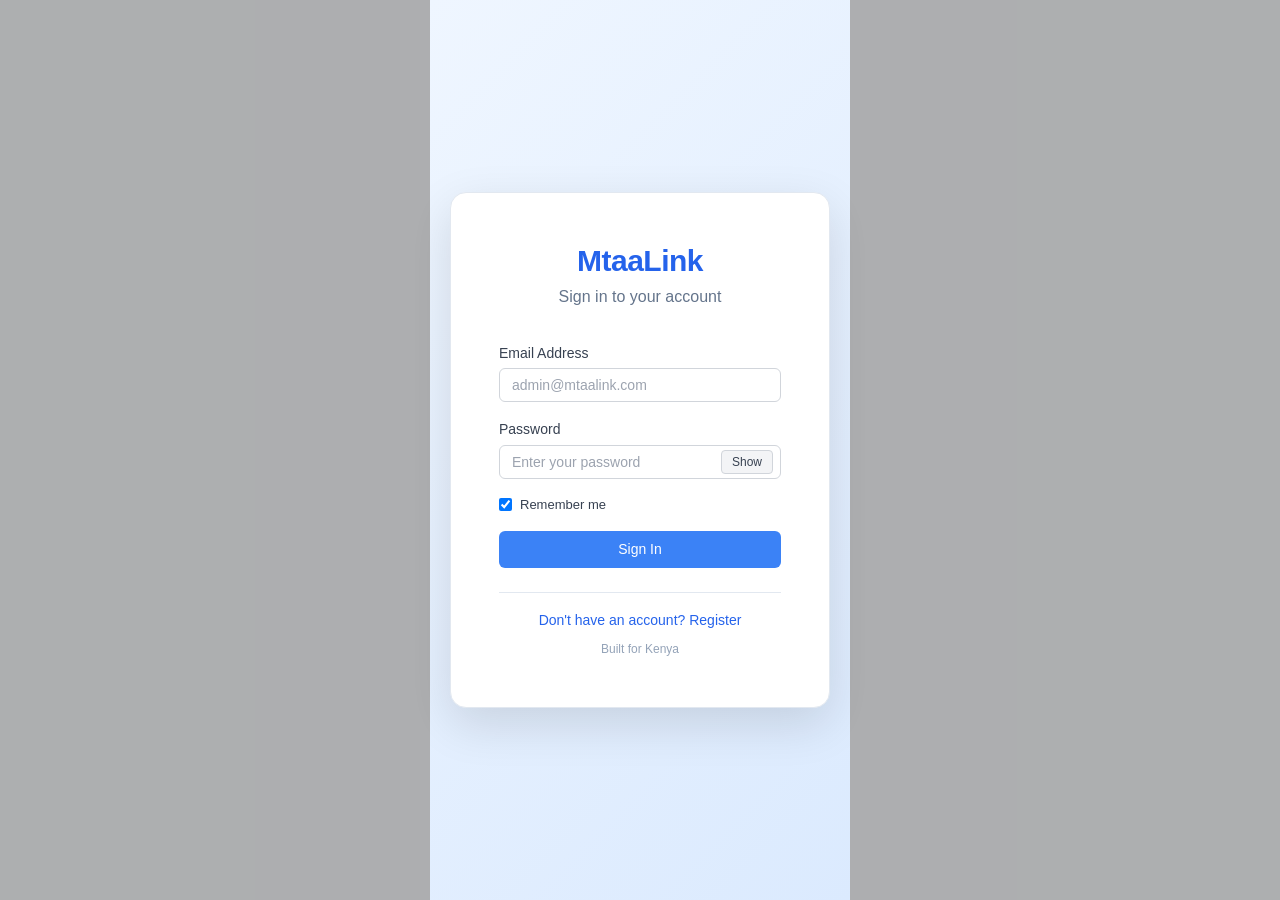
==== frontend/index.html @ 0cbf7c57 "Complete email verification system - Add SendGrid email service for verification emails - Add verifi" ====
<!DOCTYPE html>
<html lang="en">
<head>
  <meta charset="UTF-8">
  <meta name="viewport" content="width=device-width, initial-scale=1.0, maximum-scale=1.0, user-scalable=no">
  <title>MtaaLink</title>
  <link rel="manifest" href="/manifest.json">
  <meta name="theme-color" content="#1A73E8">
  <meta name="apple-mobile-web-app-capable" content="yes">
  <meta name="apple-mobile-web-app-status-bar-style" content="black-translucent">
  <meta name="apple-mobile-web-app-title" content="MtaaLink">
  <link rel="apple-touch-icon" href="/icons/icon-192x192.png">
  <link rel="icon" type="image/png" sizes="192x192" href="/icons/icon-192x192.png">
  <link rel="icon" type="image/png" sizes="512x512" href="/icons/icon-512x512.png">
  <link rel="stylesheet" href="css/base.css">
  <link rel="stylesheet" href="css/layout.css">
  <link rel="stylesheet" href="css/components.css">
  <link rel="stylesheet" href="css/pages.css">
  <link rel="stylesheet" href="css/skeleton.css">
</head>
<body>
  <div id="app"></div>
  <div class="toast-container" id="toastContainer"></div>
  <script type="module">
    import { renderLogin } from './js/pages/login.js';
    import { renderRegister } from './js/pages/register.js';
    import { renderDashboard } from './js/pages/dashboard.js';
    import { renderVerification } from './js/pages/verify.js';
    import { navigateTo, restorePage } from './js/core/router.js';
    import { registerServiceWorker, listenToNetworkStatus } from './js/core/sw.js';
    import { showToast } from './js/components/toast.js';

    window.renderLogin = renderLogin;
    window.renderRegister = renderRegister;
    window.renderDashboard = renderDashboard;
    window.renderVerification = renderVerification;
    window.navigateTo = navigateTo;
    window.showToast = showToast;

    registerServiceWorker();

    listenToNetworkStatus(function(isOnline) {
      const toastType = isOnline ? 'success' : 'warning';
      const message = isOnline ? 'Back online!' : 'You are offline. Some features may not work.';
      if (typeof showToast === 'function') {
        showToast(message, toastType);
      }
    });

    (function initApp() {
      const params = new URLSearchParams(window.location.search);
      const token = params.get('token');
      const email = params.get('email');

      if (token && email) {
        renderVerification();
        return;
      }

      const storedToken = localStorage.getItem('token');
      if (storedToken) {
        renderDashboard();
        setTimeout(function() {
          requestAnimationFrame(function() {
            restorePage();
          });
        }, 100);
      } else {
        renderLogin();
      }
    })();
  </script>
</body>
</html>
---- frontend/css/base.css ----
/* ============================================================
   MtaaLink - Base Styles
   ============================================================ */

:root {
    /* Primary Colors */
    --primary: #2563EB;
    --primary-dark: #1D4ED8;
    --primary-light: #DBEAFE;
    --primary-50: #EFF6FF;
    
    /* Neutral Colors */
    --gray-50: #F8FAFC;
    --gray-100: #F1F5F9;
    --gray-200: #E2E8F0;
    --gray-300: #CBD5E1;
    --gray-400: #94A3B8;
    --gray-500: #64748B;
    --gray-600: #475569;
    --gray-700: #334155;
    --gray-800: #1E293B;
    --gray-900: #0F172A;
    
    /* Accent Colors */
    --success: #22C55E;
    --success-light: #DCFCE7;
    --danger: #EF4444;
    --danger-light: #FEE2E2;
    --warning: #F59E0B;
    --warning-light: #FEF3C7;
    --info: #3B82F6;
    --info-light: #DBEAFE;
    
    /* Spacing */
    --spacing-xs: 4px;
    --spacing-sm: 8px;
    --spacing-md: 16px;
    --spacing-lg: 24px;
    --spacing-xl: 32px;
    --spacing-2xl: 48px;
    --spacing-3xl: 64px;
    
    /* Typography */
    --font-family: -apple-system, BlinkMacSystemFont, "Segoe UI", Roboto, "Helvetica Neue", Arial, sans-serif;
    --font-size-xs: 12px;
    --font-size-sm: 14px;
    --font-size-base: 16px;
    --font-size-lg: 18px;
    --font-size-xl: 24px;
    --font-size-2xl: 30px;
    --font-size-3xl: 36px;
    
    /* Borders */
    --radius-sm: 6px;
    --radius-md: 8px;
    --radius-lg: 12px;
    --radius-xl: 16px;
    
    /* Shadows */
    --shadow-sm: 0 1px 2px rgba(0,0,0,0.05);
    --shadow-md: 0 4px 12px rgba(0,0,0,0.08);
    --shadow-lg: 0 8px 32px rgba(0,0,0,0.10);
    --shadow-xl: 0 16px 48px rgba(0,0,0,0.12);
    
    /* Layout */
    --sidebar-width: 240px;
    --header-height: 64px;
    --max-width: 1280px;
}

/* Reset */
*, *::before, *::after {
    margin: 0;
    padding: 0;
    box-sizing: border-box;
}

html {
    font-size: 16px;
    -webkit-font-smoothing: antialiased;
    -moz-osx-font-smoothing: grayscale;
}

body {
    font-family: var(--font-family);
    background: var(--gray-50);
    color: var(--gray-800);
    line-height: 1.6;
    min-height: 100vh;
}

a {
    color: var(--primary);
    text-decoration: none;
}
a:hover {
    text-decoration: underline;
}

/* Typography */
h1, h2, h3, h4, h5, h6 {
    font-weight: 600;
    line-height: 1.3;
    color: var(--gray-900);
}
h1 { font-size: var(--font-size-3xl); }
h2 { font-size: var(--font-size-2xl); }
h3 { font-size: var(--font-size-xl); }
h4 { font-size: var(--font-size-lg); }
h5 { font-size: var(--font-size-base); }

p {
    margin-bottom: var(--spacing-md);
}

/* Utilities */
.text-center { text-align: center; }
.text-right { text-align: right; }
.text-muted { color: var(--gray-500); }
.text-sm { font-size: var(--font-size-sm); }
.text-xs { font-size: var(--font-size-xs); }
.text-uppercase { text-transform: uppercase; letter-spacing: 0.05em; }

.flex { display: flex; }
.flex-center { display: flex; align-items: center; justify-content: center; }
.flex-between { display: flex; justify-content: space-between; align-items: center; }
.flex-column { display: flex; flex-direction: column; }
.flex-wrap { flex-wrap: wrap; }
.gap-xs { gap: var(--spacing-xs); }
.gap-sm { gap: var(--spacing-sm); }
.gap-md { gap: var(--spacing-md); }
.gap-lg { gap: var(--spacing-lg); }

.w-full { width: 100%; }
.h-full { height: 100%; }

.mt-sm { margin-top: var(--spacing-sm); }
.mt-md { margin-top: var(--spacing-md); }
.mt-lg { margin-top: var(--spacing-lg); }
.mb-sm { margin-bottom: var(--spacing-sm); }
.mb-md { margin-bottom: var(--spacing-md); }
.mb-lg { margin-bottom: var(--spacing-lg); }
.p-sm { padding: var(--spacing-sm); }
.p-md { padding: var(--spacing-md); }
.p-lg { padding: var(--spacing-lg); }

/* Cards */
.card {
    background: white;
    border-radius: var(--radius-lg);
    box-shadow: var(--shadow-sm);
    border: 1px solid var(--gray-200);
    overflow: hidden;
    transition: box-shadow 0.2s ease;
}
.card:hover {
    box-shadow: var(--shadow-md);
}
.card-header {
    padding: var(--spacing-md) var(--spacing-lg);
    border-bottom: 1px solid var(--gray-200);
    background: var(--gray-50);
    display: flex;
    justify-content: space-between;
    align-items: center;
}
.card-header h3 {
    font-size: var(--font-size-base);
    font-weight: 600;
    margin: 0;
}
.card-body {
    padding: var(--spacing-lg);
}

/* Badges */
.badge {
    display: inline-block;
    padding: 2px 10px;
    border-radius: 20px;
    font-size: var(--font-size-xs);
    font-weight: 500;
}
.badge-primary { background: var(--primary-light); color: var(--primary); }
.badge-success { background: var(--success-light); color: var(--success); }
.badge-danger { background: var(--danger-light); color: var(--danger); }
.badge-warning { background: var(--warning-light); color: #92400E; }
.badge-info { background: var(--info-light); color: var(--info); }
.badge-gray { background: var(--gray-200); color: var(--gray-600); }

/* Loading */
.loading-state {
    display: flex;
    flex-direction: column;
    align-items: center;
    justify-content: center;
    padding: var(--spacing-2xl);
    color: var(--gray-500);
}
.spinner {
    width: 36px;
    height: 36px;
    border: 3px solid var(--gray-200);
    border-top-color: var(--primary);
    border-radius: 50%;
    animation: spin 0.7s linear infinite;
}
@keyframes spin {
    to { transform: rotate(360deg); }
}

/* Empty State */
.empty-state {
    text-align: center;
    padding: var(--spacing-2xl);
    color: var(--gray-500);
}
.empty-state .empty-icon {
    font-size: 48px;
    margin-bottom: var(--spacing-md);
    opacity: 0.5;
}

/* Dark Mode */
@media (prefers-color-scheme: dark) {
    :root {
        --gray-50: #1E293B;
        --gray-100: #334155;
        --gray-200: #475569;
        --gray-300: #64748B;
        --gray-400: #94A3B8;
        --gray-500: #94A3B8;
        --gray-600: #CBD5E1;
        --gray-700: #E2E8F0;
        --gray-800: #F1F5F9;
        --gray-900: #F8FAFC;
        --primary-light: #1E3A5F;
        --primary-50: #1E293B;
    }
    body {
        background: #f8f9fa;
    }
    .card {
        background: #1E293B;
        border-color: #334155;
    }
    .card-header {
        background: #0F172A;
        border-color: #334155;
    }
}
---- frontend/css/layout.css ----
/* ============================================================
   MtaaLink - Layout Styles
   ============================================================ */

.app-container {
    display: flex;
    min-height: 100vh;
}

/* ----- Sidebar ----- */
.sidebar {
    position: fixed;
    top: 0;
    left: 0;
    bottom: 0;
    width: var(--sidebar-width);
    background: white;
    border-right: 1px solid var(--gray-200);
    display: flex;
    flex-direction: column;
    transition: transform 0.3s ease;
    z-index: 1000;
}

.sidebar-brand {
    padding: var(--spacing-lg) var(--spacing-lg);
    border-bottom: 1px solid var(--gray-200);
    min-height: var(--header-height);
    display: flex;
    align-items: center;
}
.brand-name {
    font-size: var(--font-size-xl);
    font-weight: 700;
    color: var(--primary);
    letter-spacing: -0.5px;
}
.brand-tagline {
    font-size: var(--font-size-xs);
    color: var(--gray-400);
    margin-left: var(--spacing-sm);
}

.sidebar-nav {
    flex: 1;
    padding: var(--spacing-md) var(--spacing-sm);
    overflow-y: auto;
}
.nav-section {
    margin-bottom: var(--spacing-lg);
}
.nav-label {
    display: block;
    font-size: var(--font-size-xs);
    font-weight: 600;
    color: var(--gray-400);
    text-transform: uppercase;
    letter-spacing: 0.05em;
    padding: 0 var(--spacing-md);
    margin-bottom: var(--spacing-xs);
}
.nav-link {
    display: flex;
    align-items: center;
    padding: var(--spacing-sm) var(--spacing-md);
    border-radius: var(--radius-md);
    color: var(--gray-600);
    cursor: pointer;
    transition: all 0.15s ease;
    font-size: var(--font-size-sm);
    font-weight: 500;
}
.nav-link:hover {
    background: var(--gray-50);
    color: var(--gray-900);
}
.nav-link.active {
    background: var(--primary-light);
    color: var(--primary);
    font-weight: 600;
}

.sidebar-footer {
    padding: var(--spacing-md) var(--spacing-lg);
    border-top: 1px solid var(--gray-200);
}
.user-card {
    display: flex;
    align-items: center;
    gap: var(--spacing-sm);
}
.user-avatar {
    width: 36px;
    height: 36px;
    border-radius: 50%;
    background: var(--primary);
    color: white;
    display: flex;
    align-items: center;
    justify-content: center;
    font-weight: 600;
    font-size: var(--font-size-sm);
    flex-shrink: 0;
}
.user-info {
    flex: 1;
    min-width: 0;
}
.user-name {
    font-size: var(--font-size-sm);
    font-weight: 600;
    display: block;
    color: var(--gray-900);
}
.user-role {
    font-size: var(--font-size-xs);
    color: var(--gray-500);
}
.logout-btn {
    background: none;
    border: none;
    color: var(--gray-400);
    cursor: pointer;
    padding: var(--spacing-xs) var(--spacing-sm);
    border-radius: var(--radius-sm);
    transition: all 0.15s ease;
    font-size: var(--font-size-sm);
}
.logout-btn:hover {
    color: var(--danger);
    background: var(--danger-light);
}

/* ----- Main Content ----- */
.main-content {
    margin-left: var(--sidebar-width);
    flex: 1;
    display: flex;
    flex-direction: column;
    min-height: 100vh;
}

.top-header {
    height: var(--header-height);
    background: white;
    border-bottom: 1px solid var(--gray-200);
    display: flex;
    align-items: center;
    justify-content: space-between;
    padding: 0 var(--spacing-xl);
    position: sticky;
    top: 0;
    z-index: 100;
    background: rgba(255,255,255,0.95);
    backdrop-filter: blur(8px);
}
.header-left {
    display: flex;
    align-items: center;
    gap: var(--spacing-md);
}
.menu-toggle {
    display: none;
    background: none;
    border: none;
    font-size: var(--font-size-lg);
    cursor: pointer;
    color: var(--gray-600);
    padding: var(--spacing-xs);
}
.menu-toggle:hover {
    color: var(--gray-900);
}
.header-left h1 {
    font-size: var(--font-size-xl);
    font-weight: 600;
    color: var(--gray-900);
}

.header-right {
    display: flex;
    align-items: center;
    gap: var(--spacing-md);
}
.header-search {
    display: flex;
    align-items: center;
    background: var(--gray-50);
    border-radius: var(--radius-md);
    padding: 0 var(--spacing-sm);
    border: 1px solid var(--gray-200);
    transition: border-color 0.2s;
}
.header-search:focus-within {
    border-color: var(--primary);
}
.header-search input {
    border: none;
    background: none;
    padding: var(--spacing-sm) var(--spacing-sm);
    font-size: var(--font-size-sm);
    outline: none;
    width: 180px;
    color: var(--gray-800);
}
.header-search input::placeholder {
    color: var(--gray-400);
}
.header-btn {
    background: none;
    border: none;
    padding: var(--spacing-xs) var(--spacing-sm);
    font-size: var(--font-size-base);
    color: var(--gray-500);
    cursor: pointer;
    border-radius: var(--radius-sm);
    transition: all 0.15s ease;
}
.header-btn:hover {
    background: var(--gray-50);
    color: var(--gray-800);
}

.page-content {
    padding: var(--spacing-xl);
    flex: 1;
    max-width: var(--max-width);
    width: 100%;
    margin: 0 auto;
}

/* ----- Page Header ----- */
.page-header {
    display: flex;
    justify-content: space-between;
    align-items: center;
    margin-bottom: var(--spacing-lg);
}
.page-header h2 {
    font-size: var(--font-size-2xl);
    font-weight: 700;
    color: var(--gray-900);
    margin: 0;
}

/* ----- Responsive ----- */
@media (max-width: 768px) {
    .sidebar {
        transform: translateX(-100%);
        width: 280px;
    }
    .sidebar.open {
        transform: translateX(0);
    }
    .main-content {
        margin-left: 0;
    }
    .menu-toggle {
        display: block;
    }
    .header-search input {
        width: 120px;
    }
    .page-content {
        padding: var(--spacing-md);
    }
    .page-header {
        flex-direction: column;
        align-items: flex-start;
        gap: var(--spacing-sm);
    }
}

@media (max-width: 480px) {
    .header-search {
        display: none;
    }
    .page-content {
        padding: var(--spacing-sm);
    }
    .top-header {
        padding: 0 var(--spacing-md);
    }
}

/* Dark Mode */
@media (prefers-color-scheme: dark) {
    .sidebar {
        background: #1E293B;
        border-right-color: #334155;
    }
    .sidebar-brand {
        border-bottom-color: #334155;
    }
    .top-header {
        background: rgba(30, 41, 59, 0.95);
        border-bottom-color: #334155;
    }
    .nav-link:hover {
        background: #334155;
    }
    .nav-link.active {
        background: #1E3A5F;
    }
    .header-search {
        background: #334155;
        border-color: #475569;
    }
    .header-search input {
        background: #334155;
        color: #E2E8F0;
    }
    .header-search input::placeholder {
        color: #94A3B8;
    }
    .sidebar-footer {
        border-top-color: #334155;
    }
}
---- frontend/css/components.css ----
/* ============================================================
   MtaaLink - Component Styles (Fixed Modals)
   ============================================================ */

/* ----- Modal - Fixed Z-Index and Positioning ----- */
.modal-overlay {
    position: fixed;
    top: 0;
    left: 0;
    right: 0;
    bottom: 0;
    width: 100vw;
    height: 100vh;
    background: rgba(0, 0, 0, 0.6);
    backdrop-filter: blur(4px);
    -webkit-backdrop-filter: blur(4px);
    z-index: 9999 !important;
    display: flex;
    align-items: center;
    justify-content: center;
    padding: 20px;
    animation: modalFadeIn 0.2s ease;
    overflow: hidden;
}

@keyframes modalFadeIn {
    from { opacity: 0; }
    to { opacity: 1; }
}

.modal {
    background: white;
    border-radius: 12px;
    width: 100%;
    max-height: 90vh;
    overflow: hidden;
    display: flex;
    flex-direction: column;
    box-shadow: 0 20px 60px rgba(0, 0, 0, 0.3);
    animation: modalSlideUp 0.25s ease;
    position: relative;
    z-index: 10000 !important;
}

@keyframes modalSlideUp {
    from {
        opacity: 0;
        transform: translateY(20px) scale(0.98);
    }
    to {
        opacity: 1;
        transform: translateY(0) scale(1);
    }
}

.modal-sm { max-width: 400px; }
.modal-md { max-width: 560px; }
.modal-lg { max-width: 720px; }
.modal-xl { max-width: 900px; }

.modal-header {
    padding: 16px 24px;
    border-bottom: 1px solid #e5e7eb;
    display: flex;
    justify-content: space-between;
    align-items: center;
    background: #f9fafb;
    flex-shrink: 0;
}
.modal-header h3 {
    font-size: 18px;
    font-weight: 600;
    color: #111827;
    margin: 0;
}
.modal-close {
    background: none;
    border: none;
    font-size: 24px;
    color: #9ca3af;
    cursor: pointer;
    padding: 4px 8px;
    border-radius: 4px;
    transition: all 0.15s ease;
    line-height: 1;
}
.modal-close:hover {
    background: #f3f4f6;
    color: #374151;
}

.modal-body {
    padding: 24px;
    overflow-y: auto;
    flex: 1;
    max-height: calc(90vh - 130px);
}
.modal-body .form-group:last-child {
    margin-bottom: 0;
}

.modal-footer {
    padding: 16px 24px;
    border-top: 1px solid #e5e7eb;
    display: flex;
    justify-content: flex-end;
    gap: 8px;
    background: #f9fafb;
    flex-shrink: 0;
}

/* ----- Toast - Above Everything ----- */
.toast-container {
    position: fixed;
    bottom: 20px;
    right: 20px;
    z-index: 99999 !important;
    display: flex;
    flex-direction: column;
    gap: 8px;
    pointer-events: none;
    max-width: 380px;
}

.toast {
    padding: 12px 20px;
    border-radius: 8px;
    color: white;
    font-size: 14px;
    font-weight: 500;
    box-shadow: 0 10px 30px rgba(0, 0, 0, 0.2);
    animation: slideInRight 0.3s ease;
    pointer-events: auto;
}

.toast-info { background: #3b82f6; }
.toast-success { background: #22c55e; }
.toast-error { background: #ef4444; }
.toast-warning { background: #f59e0b; color: #1f2937; }

@keyframes slideInRight {
    from { opacity: 0; transform: translateX(40px); }
    to { opacity: 1; transform: translateX(0); }
}

.toast-exit {
    animation: slideOutRight 0.3s ease forwards;
}

@keyframes slideOutRight {
    to { opacity: 0; transform: translateX(40px); }
}

/* ----- Scrollbar for modal body ----- */
.modal-body::-webkit-scrollbar {
    width: 6px;
}
.modal-body::-webkit-scrollbar-track {
    background: #f1f1f1;
    border-radius: 3px;
}
.modal-body::-webkit-scrollbar-thumb {
    background: #d1d5db;
    border-radius: 3px;
}
.modal-body::-webkit-scrollbar-thumb:hover {
    background: #9ca3af;
}

/* ============================================================
   REST OF COMPONENTS
   ============================================================ */

/* Buttons */
.btn {
    display: inline-flex;
    align-items: center;
    justify-content: center;
    gap: 6px;
    padding: 8px 20px;
    border: none;
    border-radius: 6px;
    font-size: 14px;
    font-weight: 500;
    cursor: pointer;
    transition: all 0.2s ease;
    font-family: -apple-system, BlinkMacSystemFont, "Segoe UI", Roboto, sans-serif;
    line-height: 1.5;
}
.btn-primary {
    background: #3b82f6;
    color: white;
}
.btn-primary:hover {
    background: #2563eb;
}
.btn-primary:disabled {
    opacity: 0.6;
    cursor: not-allowed;
}

.btn-outline {
    background: transparent;
    border: 1.5px solid #d1d5db;
    color: #6b7280;
}
.btn-outline:hover {
    background: #f9fafb;
    border-color: #9ca3af;
}

.btn-success {
    background: #22c55e;
    color: white;
}
.btn-success:hover {
    background: #16a34a;
}

.btn-danger {
    background: #ef4444;
    color: white;
}
.btn-danger:hover {
    background: #dc2626;
}

.btn-warning {
    background: #f59e0b;
    color: white;
}
.btn-warning:hover {
    background: #d97706;
}

.btn-sm {
    padding: 4px 12px;
    font-size: 12px;
}
.btn-block {
    width: 100%;
    justify-content: center;
}

/* Forms */
.form-group {
    margin-bottom: 16px;
}
.form-group label {
    display: block;
    font-size: 14px;
    font-weight: 500;
    color: #374151;
    margin-bottom: 4px;
}
.form-group .required {
    color: #ef4444;
}
.form-control {
    width: 100%;
    padding: 8px 12px;
    border: 1.5px solid #d1d5db;
    border-radius: 6px;
    font-size: 14px;
    font-family: inherit;
    transition: all 0.2s ease;
    background: white;
    color: #1f2937;
}
.form-control:focus {
    outline: none;
    border-color: #3b82f6;
    box-shadow: 0 0 0 3px rgba(59, 130, 246, 0.1);
}
.form-control.error {
    border-color: #ef4444;
}
.form-control.error:focus {
    box-shadow: 0 0 0 3px rgba(239, 68, 68, 0.1);
}
.form-control:disabled {
    background: #f3f4f6;
    cursor: not-allowed;
}
.form-control::placeholder {
    color: #9ca3af;
}
.form-helper {
    font-size: 12px;
    color: #6b7280;
    margin-top: 4px;
}
.form-error {
    color: #ef4444;
    font-size: 12px;
    margin-top: 4px;
}
.form-row {
    display: grid;
    grid-template-columns: 1fr 1fr;
    gap: 16px;
}
.form-select {
    appearance: none;
    background-image: url("data:image/svg+xml,%3Csvg xmlns='http://www.w3.org/2000/svg' width='12' height='8' viewBox='0 0 12 8'%3E%3Cpath d='M1 1l5 5 5-5' stroke='%2394A3B8' stroke-width='1.5' fill='none'/%3E%3C/svg%3E");
    background-repeat: no-repeat;
    background-position: right 12px center;
    padding-right: 36px;
    cursor: pointer;
}

/* Tables */
.table-responsive {
    overflow-x: auto;
}
.table {
    width: 100%;
    border-collapse: collapse;
    font-size: 14px;
}
.table th {
    text-align: left;
    padding: 10px 14px;
    background: #f9fafb;
    font-weight: 600;
    color: #374151;
    border-bottom: 2px solid #e5e7eb;
    font-size: 12px;
    text-transform: uppercase;
    letter-spacing: 0.05em;
}
.table td {
    padding: 10px 14px;
    border-bottom: 1px solid #f3f4f6;
    vertical-align: middle;
}
.table tbody tr:hover {
    background: #f9fafb;
}

/* Filter Bar */
.filter-bar {
    display: flex;
    flex-wrap: wrap;
    gap: 16px;
    margin-bottom: 24px;
    align-items: center;
}
.filter-bar .search-box {
    flex: 1;
    min-width: 200px;
}
.filter-bar .filter-box {
    min-width: 150px;
}
.filter-bar .member-count {
    font-size: 14px;
    color: #6b7280;
    margin-left: auto;
}

/* Pagination */
.pagination {
    display: flex;
    gap: 4px;
    margin-top: 24px;
    justify-content: center;
    flex-wrap: wrap;
}
.pagination .btn {
    min-width: 36px;
    justify-content: center;
}
.pagination .btn:disabled {
    opacity: 0.4;
    cursor: not-allowed;
}

/* Stats Grid */
.stats-grid {
    display: grid;
    grid-template-columns: repeat(auto-fit, minmax(200px, 1fr));
    gap: 16px;
    margin-bottom: 24px;
}
.stat-card {
    background: white;
    padding: 24px;
    border-radius: 12px;
    box-shadow: 0 1px 3px rgba(0, 0, 0, 0.08);
    border: 1px solid #e5e7eb;
}
.stat-card .stat-label {
    font-size: 14px;
    color: #6b7280;
    font-weight: 500;
}
.stat-card .stat-value {
    font-size: 28px;
    font-weight: 700;
    color: #111827;
    margin: 4px 0;
}
.stat-card .stat-change {
    font-size: 12px;
    color: #6b7280;
}

/* Dashboard Grid */
.dashboard-grid {
    display: grid;
    grid-template-columns: 1fr 1fr;
    gap: 24px;
}

/* Quick Actions */
.quick-actions {
    display: grid;
    grid-template-columns: repeat(auto-fit, minmax(120px, 1fr));
    gap: 8px;
}

/* Meeting List */
.meeting-list {
    display: flex;
    flex-direction: column;
    gap: 8px;
}
.meeting-item {
    display: flex;
    justify-content: space-between;
    align-items: center;
    padding: 8px 0;
    border-bottom: 1px solid #f3f4f6;
}
.meeting-item:last-child {
    border-bottom: none;
}
.meeting-title {
    font-weight: 500;
    display: block;
}
.meeting-date {
    font-size: 12px;
    color: #6b7280;
}

/* Activity List */
.activity-list {
    display: flex;
    flex-direction: column;
    gap: 8px;
}
.activity-item {
    display: flex;
    gap: 8px;
    padding: 8px 0;
    border-bottom: 1px solid #f3f4f6;
}
.activity-item:last-child {
    border-bottom: none;
}
.activity-icon {
    width: 32px;
    height: 32px;
    border-radius: 50%;
    background: #f3f4f6;
    display: flex;
    align-items: center;
    justify-content: center;
    font-size: 12px;
    font-weight: 600;
    color: #6b7280;
    flex-shrink: 0;
}
.activity-content {
    flex: 1;
}
.activity-text {
    display: block;
    font-size: 14px;
}
.activity-time {
    font-size: 12px;
    color: #6b7280;
}

/* View All Link */
.view-all {
    font-size: 14px;
    color: #3b82f6;
    cursor: pointer;
}
.view-all:hover {
    text-decoration: underline;
}

/* Loading State */
.loading-state {
    display: flex;
    flex-direction: column;
    align-items: center;
    justify-content: center;
    padding: 48px;
    gap: 16px;
}
.spinner {
    width: 40px;
    height: 40px;
    border: 3px solid #e5e7eb;
    border-top-color: #3b82f6;
    border-radius: 50%;
    animation: spin 0.8s linear infinite;
}
@keyframes spin {
    to { transform: rotate(360deg); }
}

/* Empty State */
.empty-state {
    text-align: center;
    padding: 32px;
    color: #6b7280;
}
.empty-state .text-muted {
    margin-bottom: 16px;
}

/* Badges */
.badge {
    display: inline-block;
    padding: 2px 10px;
    border-radius: 9999px;
    font-size: 12px;
    font-weight: 500;
    line-height: 1.6;
}
.badge-primary { background: #dbeafe; color: #1e40af; }
.badge-success { background: #dcfce7; color: #166534; }
.badge-danger { background: #fee2e2; color: #991b1b; }
.badge-warning { background: #fef3c7; color: #92400e; }
.badge-info { background: #dbeafe; color: #1e40af; }
.badge-gray { background: #f3f4f6; color: #6b7280; }

/* Cards */
.card {
    background: white;
    border-radius: 12px;
    border: 1px solid #e5e7eb;
    overflow: hidden;
    margin-bottom: 24px;
}
.card-header {
    padding: 16px 24px;
    border-bottom: 1px solid #e5e7eb;
    display: flex;
    justify-content: space-between;
    align-items: center;
    background: #f9fafb;
}
.card-header h3 {
    margin: 0;
    font-size: 16px;
    font-weight: 600;
}
.card-body {
    padding: 24px;
}

/* Page Header */
.page-header {
    display: flex;
    justify-content: space-between;
    align-items: center;
    flex-wrap: wrap;
    gap: 16px;
    margin-bottom: 24px;
}
.page-header h2 {
    margin: 0;
}

/* Responsive */
@media (max-width: 768px) {
    .stats-grid {
        grid-template-columns: 1fr 1fr;
    }
    .dashboard-grid {
        grid-template-columns: 1fr;
    }
    .quick-actions {
        grid-template-columns: 1fr 1fr;
    }
    .filter-bar {
        flex-direction: column;
        align-items: stretch;
    }
    .filter-bar .member-count {
        margin-left: 0;
        text-align: center;
    }
    .form-row {
        grid-template-columns: 1fr;
    }
    .page-header {
        flex-direction: column;
        align-items: stretch;
    }
    .page-header .btn {
        width: 100%;
    }
    .modal-overlay {
        padding: 10px;
    }
    .modal {
        max-height: 95vh;
    }
    .modal-sm,
    .modal-md,
    .modal-lg,
    .modal-xl {
        max-width: 100%;
    }
    .modal-header {
        padding: 12px 16px;
    }
    .modal-body {
        padding: 16px;
    }
    .modal-footer {
        padding: 12px 16px;
        flex-direction: column-reverse;
    }
    .modal-footer .btn {
        width: 100%;
        justify-content: center;
    }
}

@media (max-width: 480px) {
    .stats-grid {
        grid-template-columns: 1fr;
    }
    .quick-actions {
        grid-template-columns: 1fr;
    }
    .stat-card .stat-value {
        font-size: 24px;
    }
}

/* Dark Mode */
@media (prefers-color-scheme: dark) {
    .stat-card {
        background: #1e293b;
        border-color: #334155;
    }
    .stat-card .stat-value {
        color: #f1f5f9;
    }
    .card {
        background: #1e293b;
        border-color: #334155;
    }
    .card-header {
        background: #0f172a;
        border-color: #334155;
    }
    .card-header h3 {
        color: #f1f5f9;
    }
    .table th {
        background: #0f172a;
        border-color: #334155;
        color: #94a3b8;
    }
    .table td {
        border-color: #334155;
        color: #e2e8f0;
    }
    .table tbody tr:hover {
        background: #334155;
    }
    .meeting-item {
        border-color: #334155;
    }
    .activity-item {
        border-color: #334155;
    }
    .activity-icon {
        background: #334155;
        color: #94a3b8;
    }
    .badge-gray { background: #334155; color: #94a3b8; }
    .badge-primary { background: #1e3a5f; color: #60a5fa; }
    .badge-success { background: #1a3a2a; color: #4ade80; }
    .badge-danger { background: #3a1a1a; color: #f87171; }
    .badge-warning { background: #3a2a0a; color: #fbbf24; }
    .badge-info { background: #1a2a3a; color: #60a5fa; }
    .modal {
        background: #1e293b;
    }
    .modal-header {
        background: #0f172a;
        border-color: #334155;
    }
    .modal-header h3 {
        color: #f1f5f9;
    }
    .modal-close {
        color: #94a3b8;
    }
    .modal-close:hover {
        background: #334155;
        color: #e2e8f0;
    }
    .modal-footer {
        background: #0f172a;
        border-color: #334155;
    }
    .modal-body::-webkit-scrollbar-track {
        background: #334155;
    }
    .modal-body::-webkit-scrollbar-thumb {
        background: #475569;
    }
    .form-group label {
        color: #e2e8f0;
    }
    .form-control {
        background: #1e293b;
        border-color: #475569;
        color: #f1f5f9;
    }
    .form-control:focus {
        border-color: #3b82f6;
    }
    .form-control::placeholder {
        color: #64748b;
    }
    .form-helper {
        color: #94a3b8;
    }
    .btn-outline {
        border-color: #475569;
        color: #94a3b8;
    }
    .btn-outline:hover {
        background: #334155;
    }
    .filter-bar .member-count {
        color: #94a3b8;
    }
    .page-header h2 {
        color: #f1f5f9;
    }
    .stat-card .stat-label {
        color: #94a3b8;
    }
    .stat-card .stat-change {
        color: #94a3b8;
    }
}

/* ============================================================
   Dashboard Quick Action Button Colors
   ============================================================ */

.btn-blue {
    background: #3B82F6;
    color: white;
}
.btn-blue:hover { background: #2563EB; }

.btn-purple {
    background: #8B5CF6;
    color: white;
}
.btn-purple:hover { background: #7C3AED; }

.btn-green {
    background: #22C55E;
    color: white;
}
.btn-green:hover { background: #16A34A; }

.btn-orange {
    background: #F59E0B;
    color: white;
}
.btn-orange:hover { background: #D97706; }

.btn-teal {
    background: #14B8A6;
    color: white;
}
.btn-teal:hover { background: #0D9488; }

.btn-pink {
    background: #EC4899;
    color: white;
}
.btn-pink:hover { background: #DB2777; }

.btn-red {
    background: #EF4444;
    color: white;
}
.btn-red:hover { background: #DC2626; }

.btn-indigo {
    background: #6366F1;
    color: white;
}
.btn-indigo:hover { background: #4F46E5; }

.btn-cyan {
    background: #06B6D4;
    color: white;
}
.btn-cyan:hover { background: #0891B2; }

.btn-brown {
    background: #92400E;
    color: white;
}
.btn-brown:hover { background: #78350F; }

.btn-gray {
    background: #6B7280;
    color: white;
}
.btn-gray:hover { background: #4B5563; }

.btn-warning {
    background: #F97316;
    color: white;
}
.btn-warning:hover { background: #EA580C; }

.btn-dark {
    background: #1F2937;
    color: white;
}
.btn-dark:hover { background: #111827; }

/* Dark mode overrides for colored buttons */
@media (prefers-color-scheme: dark) {
    .btn-blue { background: #2563EB; }
    .btn-blue:hover { background: #1D4ED8; }
    
    .btn-purple { background: #7C3AED; }
    .btn-purple:hover { background: #6D28D9; }
    
    .btn-green { background: #16A34A; }
    .btn-green:hover { background: #15803D; }
    
    .btn-orange { background: #D97706; }
    .btn-orange:hover { background: #B45309; }
    
    .btn-teal { background: #0D9488; }
    .btn-teal:hover { background: #0F766E; }
    
    .btn-pink { background: #DB2777; }
    .btn-pink:hover { background: #BE185D; }
    
    .btn-red { background: #DC2626; }
    .btn-red:hover { background: #B91C1C; }
    
    .btn-indigo { background: #4F46E5; }
    .btn-indigo:hover { background: #4338CA; }
    
    .btn-cyan { background: #0891B2; }
    .btn-cyan:hover { background: #0E7490; }
}

/* PWA Install Button */
#pwa-install-float-btn {
    position: fixed;
    bottom: 20px;
    right: 20px;
    background: #1A73E8;
    color: white;
    border: none;
    padding: 12px 20px;
    border-radius: 50px;
    font-size: 14px;
    font-weight: 600;
    cursor: pointer;
    z-index: 9998;
    box-shadow: 0 4px 16px rgba(26,115,232,0.4);
    transition: transform 0.2s ease, box-shadow 0.2s ease;
}

#pwa-install-float-btn:hover {
    transform: scale(1.05);
    box-shadow: 0 6px 24px rgba(26,115,232,0.5);
}

/* Mobile responsive */
@media (max-width: 600px) {
    #pwa-install-float-btn {
        bottom: 16px;
        right: 16px;
        padding: 10px 16px;
        font-size: 13px;
    }
}
---- frontend/css/pages.css ----
/* ============================================================
   MtaaLink - Page Specific Styles
   ============================================================ */

/* ----- Auth Pages (Login, Register) ----- */
.auth-container {
    display: flex;
    align-items: center;
    justify-content: center;
    min-height: 100vh;
    padding: var(--spacing-xl);
    background: linear-gradient(135deg, #EFF6FF, #DBEAFE);
}
.auth-card {
    background: white;
    border-radius: var(--radius-xl);
    padding: var(--spacing-2xl);
    max-width: 420px;
    width: 100%;
    box-shadow: var(--shadow-xl);
    border: 1px solid var(--gray-200);
}
.auth-header {
    text-align: center;
    margin-bottom: var(--spacing-xl);
}
.auth-header h1 {
    font-size: var(--font-size-2xl);
    font-weight: 700;
    color: var(--primary);
    letter-spacing: -0.5px;
}
.auth-header p {
    color: var(--gray-500);
    font-size: var(--font-size-base);
    margin-top: var(--spacing-xs);
}
.auth-footer {
    text-align: center;
    margin-top: var(--spacing-lg);
    padding-top: var(--spacing-md);
    border-top: 1px solid var(--gray-200);
    font-size: var(--font-size-sm);
}
.auth-footer a {
    color: var(--primary);
    cursor: pointer;
}
.auth-footer a:hover {
    text-decoration: underline;
}
.auth-footer .credit {
    display: block;
    margin-top: var(--spacing-sm);
    font-size: var(--font-size-xs);
    color: var(--gray-400);
}

/* ----- Members Page ----- */
.member-count {
    font-size: var(--font-size-sm);
    color: var(--gray-500);
}

/* ----- Dark Mode Auth ----- */
@media (prefers-color-scheme: dark) {
    .auth-container {
        background: linear-gradient(135deg, #0F172A, #1E293B);
    }
    .auth-card {
        background: #1E293B;
        border-color: #334155;
    }
}
---- frontend/css/skeleton.css ----
/* ============================================================
   Skeleton Loader Styles - Improved Design
   ============================================================ */

/* Gradient animation instead of simple pulse */
.skeleton {
    background: linear-gradient(90deg, #f0f0f0 25%, #e0e0e0 50%, #f0f0f0 75%);
    background-size: 200% 100%;
    animation: skeleton-shimmer 1.8s ease-in-out infinite;
    border-radius: 4px;
}

@keyframes skeleton-shimmer {
    0% { background-position: -200% 0; }
    100% { background-position: 200% 0; }
}

/* Skeleton line - improved */
.skeleton-line {
    height: 14px;
    border-radius: 4px;
    margin-bottom: 6px;
    background: linear-gradient(90deg, #e5e7eb 25%, #d1d5db 50%, #e5e7eb 75%);
    background-size: 200% 100%;
    animation: skeleton-shimmer 1.8s ease-in-out infinite;
}

.skeleton-line-sm { height: 10px; }
.skeleton-line-lg { height: 20px; }
.skeleton-line-xl { height: 28px; }
.skeleton-line-w-25 { width: 25%; }
.skeleton-line-w-33 { width: 33%; }
.skeleton-line-w-50 { width: 50%; }
.skeleton-line-w-66 { width: 66%; }
.skeleton-line-w-75 { width: 75%; }
.skeleton-line-w-100 { width: 100%; }

/* Skeleton circle */
.skeleton-circle {
    width: 40px;
    height: 40px;
    border-radius: 50%;
    background: linear-gradient(90deg, #e5e7eb 25%, #d1d5db 50%, #e5e7eb 75%);
    background-size: 200% 100%;
    animation: skeleton-shimmer 1.8s ease-in-out infinite;
    flex-shrink: 0;
}

.skeleton-circle-sm { width: 30px; height: 30px; }
.skeleton-circle-lg { width: 56px; height: 56px; }

/* Skeleton card - improved */
.skeleton-card {
    background: #ffffff;
    border-radius: 12px;
    padding: 20px;
    box-shadow: 0 1px 3px rgba(0,0,0,0.06);
    border: 1px solid #f1f3f4;
}

/* Skeleton list item */
.skeleton-item {
    display: flex;
    align-items: center;
    gap: 14px;
    padding: 14px 0;
    border-bottom: 1px solid #f3f4f6;
}

.skeleton-item:last-child {
    border-bottom: none;
}

.skeleton-item .skeleton-content {
    flex: 1;
}

/* Dashboard stats */
.skeleton-stats {
    display: grid;
    grid-template-columns: repeat(auto-fit, minmax(180px, 1fr));
    gap: 16px;
    margin-bottom: 24px;
}

.skeleton-stat {
    background: #ffffff;
    border-radius: 12px;
    padding: 20px;
    box-shadow: 0 1px 3px rgba(0,0,0,0.06);
    border: 1px solid #f1f3f4;
}

.skeleton-stat .skeleton-line {
    margin-bottom: 4px;
}

/* Election cards */
.skeleton-elections {
    display: grid;
    grid-template-columns: repeat(auto-fill, minmax(320px, 1fr));
    gap: 16px;
}

.skeleton-election-card {
    background: #ffffff;
    border-radius: 12px;
    padding: 20px;
    box-shadow: 0 1px 3px rgba(0,0,0,0.06);
    border: 1px solid #f1f3f4;
    border-left: 4px solid #e5e7eb;
}

/* Meeting cards */
.skeleton-meetings {
    display: grid;
    grid-template-columns: repeat(auto-fill, minmax(300px, 1fr));
    gap: 16px;
}

.skeleton-meeting-card {
    background: #ffffff;
    border-radius: 12px;
    padding: 20px;
    box-shadow: 0 1px 3px rgba(0,0,0,0.06);
    border: 1px solid #f1f3f4;
}

/* Project cards */
.skeleton-projects {
    display: grid;
    grid-template-columns: repeat(auto-fill, minmax(300px, 1fr));
    gap: 16px;
}

.skeleton-project-card {
    background: #ffffff;
    border-radius: 12px;
    padding: 20px;
    box-shadow: 0 1px 3px rgba(0,0,0,0.06);
    border: 1px solid #f1f3f4;
}

/* Member cards (grid view) */
.skeleton-members-grid {
    display: grid;
    grid-template-columns: repeat(auto-fill, minmax(200px, 1fr));
    gap: 16px;
}

.skeleton-member-card {
    background: #ffffff;
    border-radius: 12px;
    padding: 20px;
    text-align: center;
    box-shadow: 0 1px 3px rgba(0,0,0,0.06);
    border: 1px solid #f1f3f4;
}

.skeleton-member-card .skeleton-circle {
    margin: 0 auto 10px auto;
}

/* Table skeleton */
.skeleton-table {
    background: #ffffff;
    border-radius: 12px;
    padding: 0;
    box-shadow: 0 1px 3px rgba(0,0,0,0.06);
    border: 1px solid #f1f3f4;
    overflow: hidden;
}

.skeleton-table-header {
    display: flex;
    gap: 16px;
    padding: 14px 20px;
    background: #f9fafb;
    border-bottom: 1px solid #f1f3f4;
}

.skeleton-table-header .skeleton-line {
    flex: 1;
    margin-bottom: 0;
}

.skeleton-table-row {
    display: flex;
    gap: 16px;
    padding: 14px 20px;
    border-bottom: 1px solid #f3f4f6;
}

.skeleton-table-row:last-child {
    border-bottom: none;
}

.skeleton-table-row .skeleton-line {
    flex: 1;
    margin-bottom: 0;
}

/* Group cards */
.skeleton-groups {
    display: grid;
    grid-template-columns: repeat(auto-fill, minmax(240px, 1fr));
    gap: 16px;
}

.skeleton-group-card {
    background: #ffffff;
    border-radius: 12px;
    padding: 20px;
    box-shadow: 0 1px 3px rgba(0,0,0,0.06);
    border: 1px solid #f1f3f4;
    text-align: center;
}

/* Contribution type cards */
.skeleton-types {
    display: grid;
    grid-template-columns: repeat(auto-fill, minmax(200px, 1fr));
    gap: 16px;
}

.skeleton-type-card {
    background: #ffffff;
    border-radius: 12px;
    padding: 20px;
    box-shadow: 0 1px 3px rgba(0,0,0,0.06);
    border: 1px solid #f1f3f4;
    text-align: center;
}

/* Responsive */
@media (max-width: 768px) {
    .skeleton-stats {
        grid-template-columns: repeat(2, 1fr);
        gap: 12px;
    }
    .skeleton-elections {
        grid-template-columns: 1fr;
    }
    .skeleton-meetings {
        grid-template-columns: 1fr;
    }
    .skeleton-projects {
        grid-template-columns: 1fr;
    }
    .skeleton-members-grid {
        grid-template-columns: repeat(2, 1fr);
    }
    .skeleton-groups {
        grid-template-columns: repeat(2, 1fr);
    }
    .skeleton-types {
        grid-template-columns: repeat(2, 1fr);
    }
}

@media (max-width: 480px) {
    .skeleton-stats {
        grid-template-columns: 1fr 1fr;
        gap: 8px;
    }
    .skeleton-stat {
        padding: 14px;
    }
    .skeleton-members-grid {
        grid-template-columns: 1fr 1fr;
    }
    .skeleton-groups {
        grid-template-columns: 1fr;
    }
    .skeleton-types {
        grid-template-columns: 1fr;
    }
}
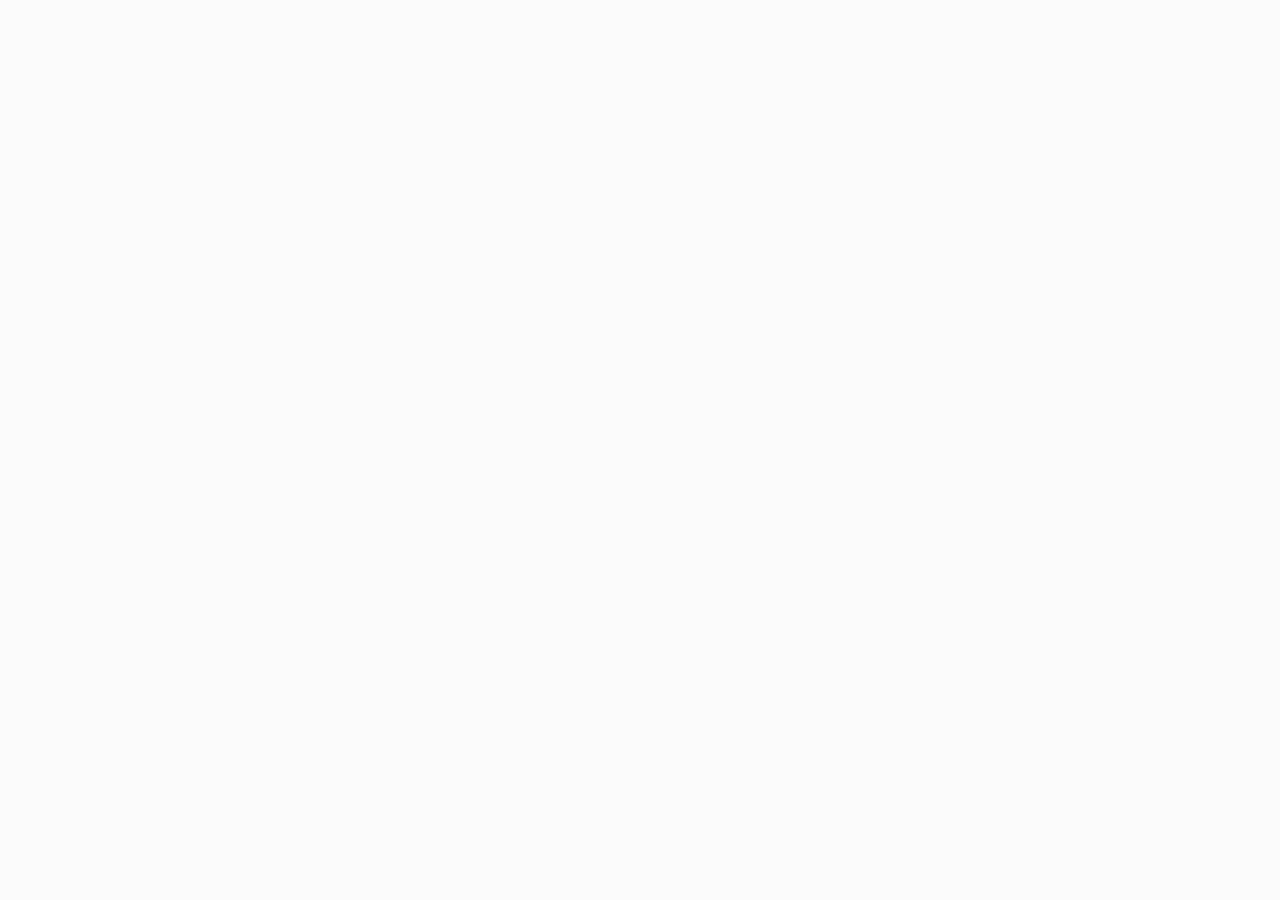
==== commit 6780dde5: "Remove offline.js import causing module loading issues on Render" ====
--- a/frontend/index.html
+++ b/frontend/index.html
@@ -21,6 +21,8 @@
 <body>
   <div id="app"></div>
   <div class="toast-container" id="toastContainer"></div>
+  <script src="/js/offline-global.js"></script>
+  <script src="/js/offline-handler.js"></script>
   <script type="module">
     import { renderLogin } from './js/pages/login.js';
     import { renderRegister } from './js/pages/register.js';
@@ -28,14 +30,17 @@
     import { renderVerification } from './js/pages/verify.js';
     import { navigateTo, restorePage } from './js/core/router.js';
     import { registerServiceWorker, listenToNetworkStatus } from './js/core/sw.js';
-    import { showToast } from './js/components/toast.js';
-
+    import { showToast, showError } from './js/components/toast.js';
+        
     window.renderLogin = renderLogin;
     window.renderRegister = renderRegister;
     window.renderDashboard = renderDashboard;
     window.renderVerification = renderVerification;
     window.navigateTo = navigateTo;
     window.showToast = showToast;
+    window.showError = showError;
+    window.handleApiError = handleApiError;
+    window.isOnline = function() { return navigator.onLine; };
 
     registerServiceWorker();
 
@@ -70,5 +75,15 @@
       }
     })();
   </script>
+
+    <script>
+        // Network status monitoring
+        window.addEventListener('online', function() {
+            showToast('Back online!', 'success');
+        });
+        window.addEventListener('offline', function() {
+            showToast('You are offline. Some features may not work.', 'warning');
+        });
+    </script>
 </body>
 </html>
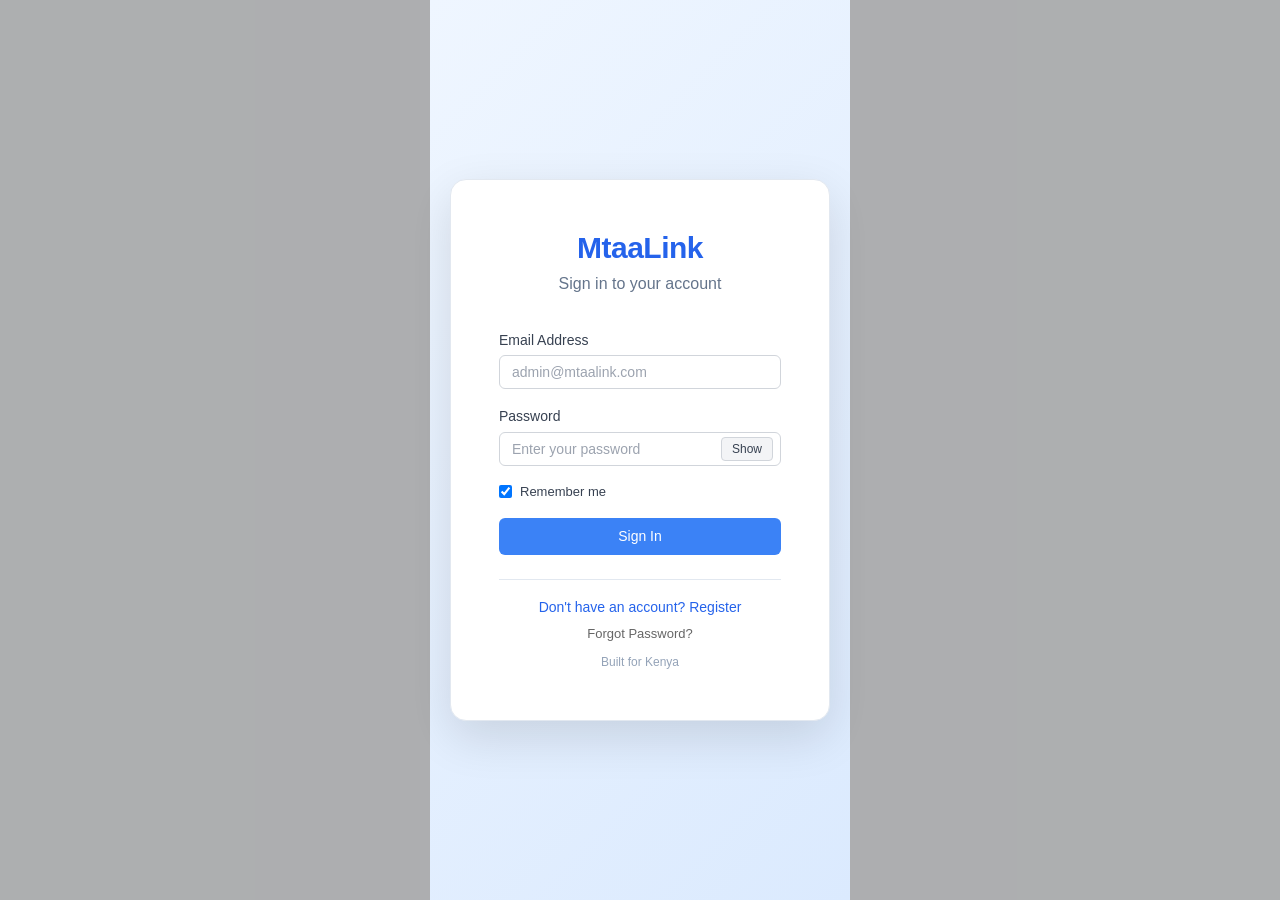
==== commit 909fb0c5: "Define handleApiError in index.html" ====
--- a/frontend/index.html
+++ b/frontend/index.html
@@ -21,8 +21,6 @@
 <body>
   <div id="app"></div>
   <div class="toast-container" id="toastContainer"></div>
-  <script src="/js/offline-global.js"></script>
-  <script src="/js/offline-handler.js"></script>
   <script type="module">
     import { renderLogin } from './js/pages/login.js';
     import { renderRegister } from './js/pages/register.js';
@@ -39,8 +37,11 @@
     window.navigateTo = navigateTo;
     window.showToast = showToast;
     window.showError = showError;
-    window.handleApiError = handleApiError;
     window.isOnline = function() { return navigator.onLine; };
+    window.handleApiError = function(error) { 
+        console.error(error); 
+        if (typeof showError === "function") showError(error.message || "An error occurred"); 
+    };
 
     registerServiceWorker();
 
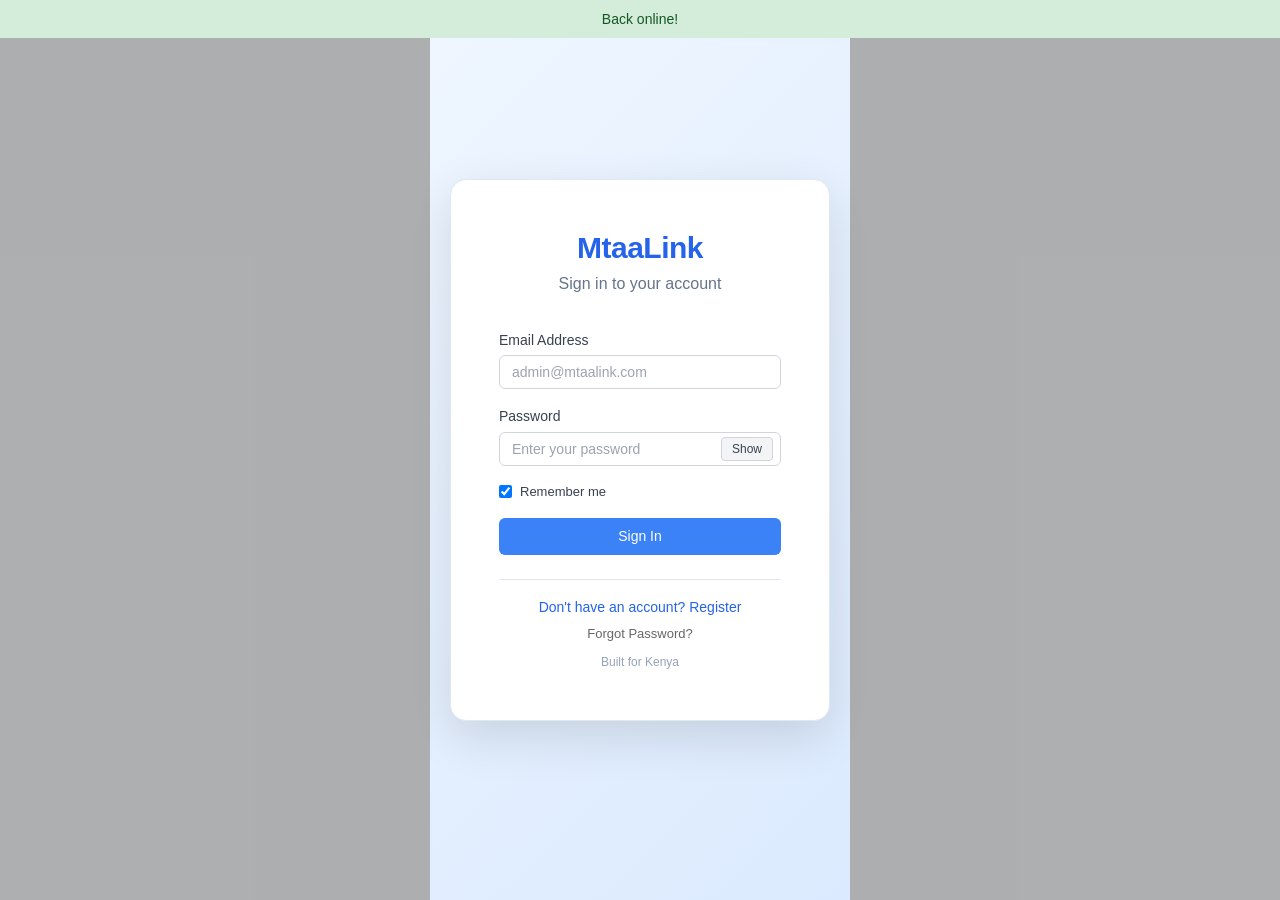
==== commit c561e5ac: "Add role-based UI hiding for member accounts - New module: frontend/js/core/roles.js   * isAdmin() —" ====
--- a/frontend/index.html
+++ b/frontend/index.html
@@ -4,6 +4,33 @@
   <meta charset="UTF-8">
   <meta name="viewport" content="width=device-width, initial-scale=1.0, maximum-scale=1.0, user-scalable=no">
   <title>MtaaLink</title>
+
+<style>
+    #connection-status {
+        position: fixed;
+        top: 0;
+        left: 0;
+        right: 0;
+        z-index: 99999;
+        padding: 8px 16px;
+        text-align: center;
+        font-size: 14px;
+        font-weight: 500;
+        display: none;
+    }
+    #connection-status.offline {
+        display: block;
+        background: #f8d7da;
+        color: #721c24;
+    }
+    #connection-status.online {
+        display: block;
+        background: #d4edda;
+        color: #155724;
+    }
+</style>
+<div id="connection-status"></div>
+
   <link rel="manifest" href="/manifest.json">
   <meta name="theme-color" content="#1A73E8">
   <meta name="apple-mobile-web-app-capable" content="yes">
@@ -21,6 +48,7 @@
 <body>
   <div id="app"></div>
   <div class="toast-container" id="toastContainer"></div>
+  <script src="/js/retry.js"></script>
   <script type="module">
     import { renderLogin } from './js/pages/login.js';
     import { renderRegister } from './js/pages/register.js';
@@ -29,6 +57,7 @@
     import { navigateTo, restorePage } from './js/core/router.js';
     import { registerServiceWorker, listenToNetworkStatus } from './js/core/sw.js';
     import { showToast, showError } from './js/components/toast.js';
+    import { applyRoleVisibility, isAdmin, getUserRole } from './js/core/roles.js';
         
     window.renderLogin = renderLogin;
     window.renderRegister = renderRegister;
@@ -37,6 +66,8 @@
     window.navigateTo = navigateTo;
     window.showToast = showToast;
     window.showError = showError;
+    window.MtaaRoles = { applyRoleVisibility, isAdmin, getUserRole };
+    console.log('[MtaaLink] Roles module loaded. Current role:', getUserRole());
     window.isOnline = function() { return navigator.onLine; };
     window.handleApiError = function(error) { 
         console.error(error); 
@@ -86,5 +117,25 @@
             showToast('You are offline. Some features may not work.', 'warning');
         });
     </script>
+
+<script>
+    (function() {
+        const statusDiv = document.getElementById('connection-status');
+        function updateStatus() {
+            if (navigator.onLine) {
+                statusDiv.className = 'online';
+                statusDiv.textContent = 'Back online!';
+                setTimeout(() => { statusDiv.style.display = 'none'; }, 2000);
+            } else {
+                statusDiv.className = 'offline';
+                statusDiv.textContent = 'You are offline. Some features may not work.';
+            }
+        }
+        window.addEventListener('online', updateStatus);
+        window.addEventListener('offline', updateStatus);
+        updateStatus();
+    })();
+</script>
+
 </body>
 </html>
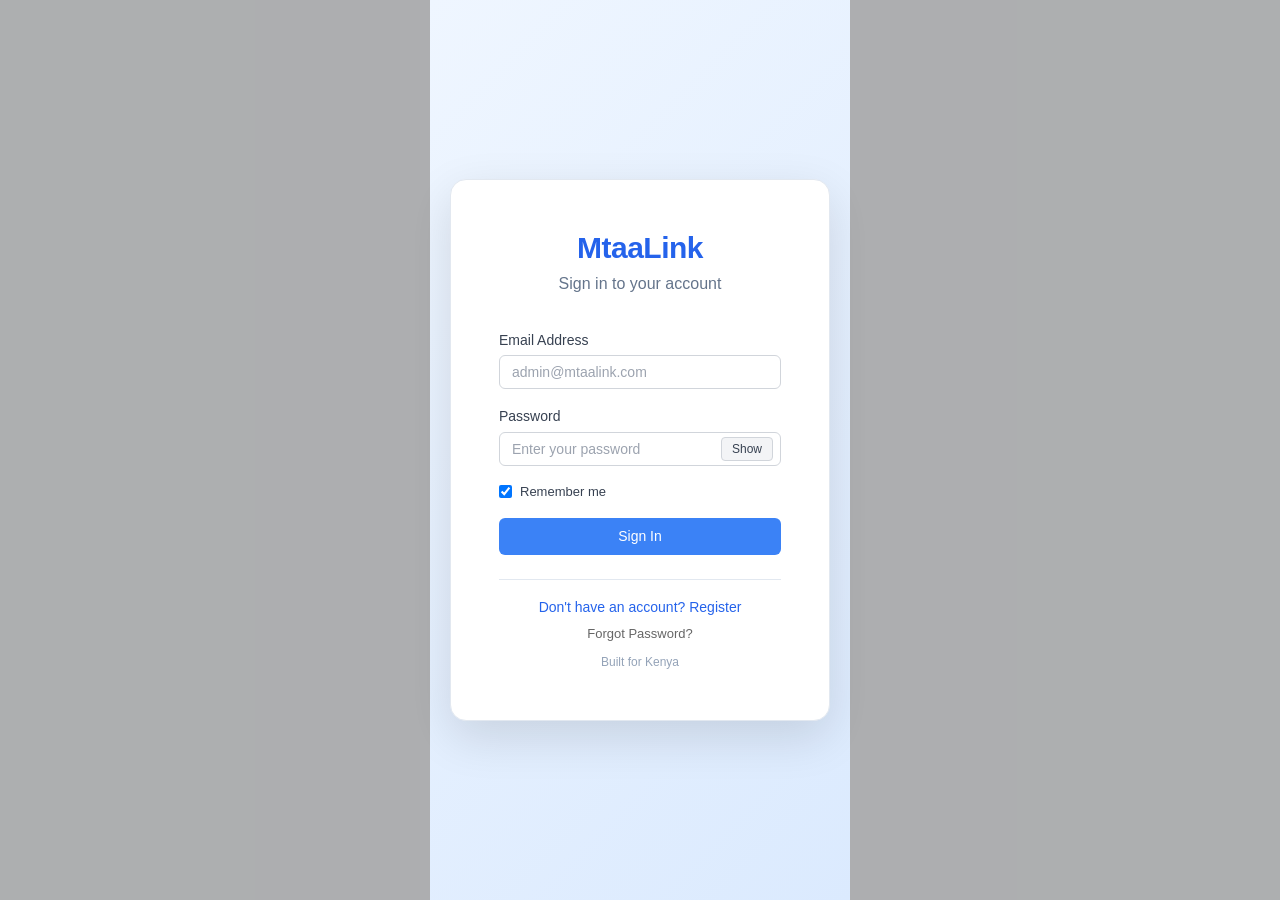
==== commit 6acebfce: "Add global responsive CSS for mobile - Tables scroll horizontally on small screens - Multi-column gr" ====
--- a/frontend/index.html
+++ b/frontend/index.html
@@ -44,6 +44,7 @@
   <link rel="stylesheet" href="css/components.css">
   <link rel="stylesheet" href="css/pages.css">
   <link rel="stylesheet" href="css/skeleton.css">
+  <link rel="stylesheet" href="css/responsive.css">
 </head>
 <body>
   <div id="app"></div>
--- a/frontend/css/responsive.css
+++ b/frontend/css/responsive.css
@@ -0,0 +1,134 @@
+/* ============================================================
+   MtaaLink — Global Responsive Fixes
+   Applies to all pages, all components.
+   ============================================================ */
+
+/* ---------- TABLES: always scrollable on small screens ---------- */
+@media (max-width: 768px) {
+  table, .table {
+    display: block;
+    width: 100%;
+    overflow-x: auto;
+    -webkit-overflow-scrolling: touch;
+    white-space: nowrap;
+  }
+  table thead, table tbody { display: table-header-group; }
+  table tr { display: table-row; }
+  table th, table td { display: table-cell; white-space: nowrap; }
+
+  /* Make sure the wrapper doesn't push layout */
+  .table-wrapper, .card-body { max-width: 100%; overflow-x: auto; }
+}
+
+/* ---------- GRIDS: stack to single column ---------- */
+@media (max-width: 900px) {
+  .grid-2, .grid-3, .grid-4,
+  .stats-grid, .cards-grid, .dashboard-grid {
+    grid-template-columns: 1fr !important;
+    gap: 12px !important;
+  }
+}
+
+/* ---------- FORMS: single column + full-width inputs ---------- */
+@media (max-width: 640px) {
+  .form-row, .form-grid, .form-cols-2, .form-cols-3 {
+    grid-template-columns: 1fr !important;
+    gap: 12px !important;
+  }
+  .form-group { width: 100%; }
+  input, select, textarea, .form-control { width: 100%; box-sizing: border-box; }
+
+  /* Modals take full screen */
+  .modal, .modal-content, .modal-dialog {
+    width: 100% !important;
+    max-width: 100% !important;
+    margin: 0 !important;
+    border-radius: 0 !important;
+    max-height: 100vh !important;
+    overflow-y: auto !important;
+  }
+}
+
+/* ---------- BUTTONS: wrap nicely + full-width primary ---------- */
+@media (max-width: 640px) {
+  .page-header {
+    display: flex;
+    flex-direction: column;
+    align-items: stretch;
+    gap: 10px;
+  }
+  .page-header h2, .page-header h1 { font-size: 20px; }
+  .page-header .btn { width: 100%; }
+
+  .row-actions, .action-buttons {
+    display: flex;
+    flex-wrap: wrap;
+    gap: 6px;
+  }
+  .row-actions .btn, .action-buttons .btn {
+    flex: 1 1 auto;
+    min-width: 80px;
+  }
+
+  /* Filter bars stack */
+  .filter-bar {
+    display: flex;
+    flex-direction: column;
+    gap: 8px;
+  }
+  .filter-bar input, .filter-bar select, .filter-bar button {
+    width: 100%;
+  }
+}
+
+/* ---------- TYPOGRAPHY: readable on small screens ---------- */
+@media (max-width: 640px) {
+  body { font-size: 14px; }
+  h1 { font-size: 22px !important; }
+  h2 { font-size: 18px !important; }
+  h3 { font-size: 16px !important; }
+  .card { padding: 14px; }
+}
+
+/* ---------- SIDEBAR: push content when open ---------- */
+@media (max-width: 768px) {
+  .app-container { grid-template-columns: 1fr !important; }
+  .sidebar {
+    position: fixed;
+    top: 0; left: 0; bottom: 0;
+    width: 260px;
+    z-index: 1000;
+    transform: translateX(-100%);
+    transition: transform 0.25s;
+  }
+  .sidebar.open { transform: translateX(0); }
+  .main-content { margin-left: 0 !important; }
+
+  /* Backdrop when sidebar open */
+  .sidebar.open::after {
+    content: '';
+    position: fixed;
+    inset: 0;
+    background: rgba(0,0,0,.5);
+    z-index: -1;
+  }
+}
+
+/* ---------- CARDS: prevent overflow ---------- */
+.card, .card-body { overflow-wrap: break-word; word-wrap: break-word; }
+pre, code { overflow-x: auto; max-width: 100%; }
+
+/* ---------- SAFE AREA: iPhone notch ---------- */
+@supports (padding: env(safe-area-inset-bottom)) {
+  body { padding-bottom: env(safe-area-inset-bottom); }
+}
+
+/* ---------- HIDE/REFLOW: small utility classes ---------- */
+@media (max-width: 640px) {
+  .hide-mobile { display: none !important; }
+  .full-width-mobile { width: 100% !important; }
+}
+
+@media (min-width: 641px) {
+  .hide-desktop { display: none !important; }
+}
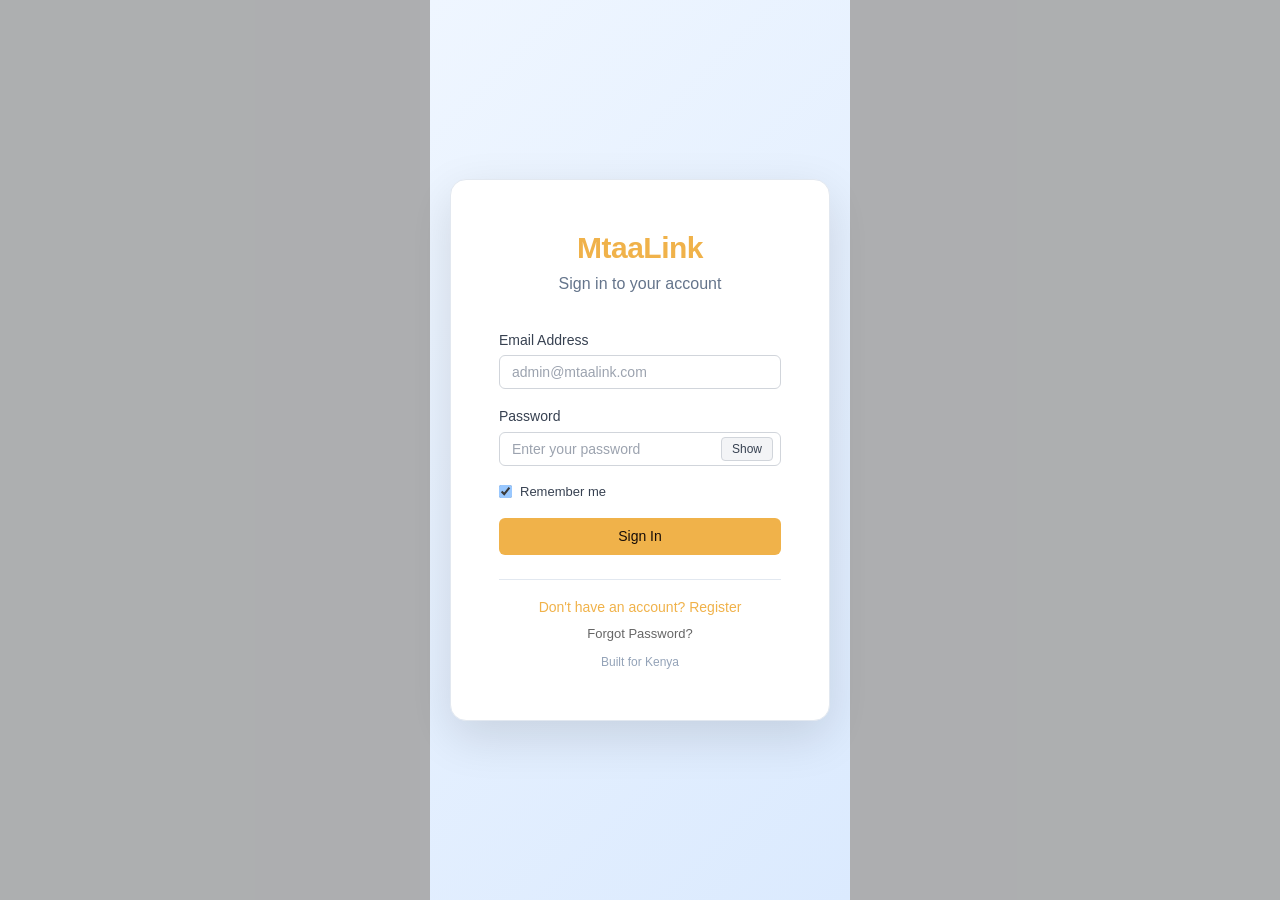
==== commit 5c1775a4: "Add global responsive CSS + fix mobile color consistency Mobile responsiveness: - New file: frontend" ====
--- a/frontend/index.html
+++ b/frontend/index.html
@@ -2,7 +2,8 @@
 <html lang="en">
 <head>
   <meta charset="UTF-8">
-  <meta name="viewport" content="width=device-width, initial-scale=1.0, maximum-scale=1.0, user-scalable=no">
+  <meta name="viewport" content="width=device-width, initial-scale=1.0">
+  <meta name="color-scheme" content="dark">
   <title>MtaaLink</title>
 
 <style>
@@ -32,7 +33,7 @@
 <div id="connection-status"></div>
 
   <link rel="manifest" href="/manifest.json">
-  <meta name="theme-color" content="#1A73E8">
+  <meta name="theme-color" content="#160C08">
   <meta name="apple-mobile-web-app-capable" content="yes">
   <meta name="apple-mobile-web-app-status-bar-style" content="black-translucent">
   <meta name="apple-mobile-web-app-title" content="MtaaLink">
--- a/frontend/css/responsive.css
+++ b/frontend/css/responsive.css
@@ -132,3 +132,78 @@
 @media (min-width: 641px) {
   .hide-desktop { display: none !important; }
 }
+
+/* ============================================================
+   LOGIN PAGE — MOBILE / IOS SAFARI FIXES
+   ============================================================ */
+
+@media (max-width: 640px) {
+  /* Full-height on mobile with dynamic viewport */
+  .auth-page {
+    min-height: 100vh;
+    min-height: 100dvh; /* accounts for mobile browser chrome */
+    padding: 16px !important;
+    background: #f5f7fb !important;
+  }
+
+  .auth-wrapper {
+    min-height: 100vh !important;
+    min-height: 100dvh !important;
+    background-attachment: scroll !important; /* iOS doesn't support fixed */
+    background-size: cover !important;
+    background-position: center center !important;
+  }
+
+  .auth-card {
+    padding: 32px 24px !important;
+    border-radius: 20px !important;
+    max-width: 100% !important;
+    box-shadow: 0 12px 40px rgba(0, 0, 0, 0.10) !important;
+  }
+
+  .auth-header .logo { font-size: 24px !important; }
+
+  /* Prevent iOS zoom on focus */
+  .auth-card input,
+  .auth-card select,
+  .auth-card textarea {
+    font-size: 16px !important;
+    padding: 14px 16px !important;
+    border-radius: 10px !important;
+  }
+
+  .auth-card button,
+  .auth-card .btn {
+    font-size: 16px !important;
+    padding: 14px !important;
+    min-height: 48px !important; /* Apple's touch target minimum */
+    border-radius: 10px !important;
+  }
+}
+
+/* ============================================================
+   FORCE DARK + BRAND ACCENTS
+   ============================================================ */
+:root {
+  color-scheme: dark !important;
+  --primary: #F0B24A !important;
+  --primary-dark: #C75A3D !important;
+  --primary-light: #F7C466 !important;
+  --primary-50: rgba(240, 178, 74, 0.08) !important;
+}
+
+.btn-primary {
+  background: #F0B24A !important;
+  color: #160C08 !important;
+  border: none !important;
+}
+.btn-primary:hover { background: #F7C466 !important; }
+
+a { color: #F0B24A; }
+a:hover { color: #F7C466; }
+
+input:focus, textarea:focus, select:focus, button:focus {
+  outline-color: #F0B24A !important;
+  border-color: #F0B24A !important;
+  box-shadow: 0 0 0 3px rgba(240, 178, 74, 0.15) !important;
+}
